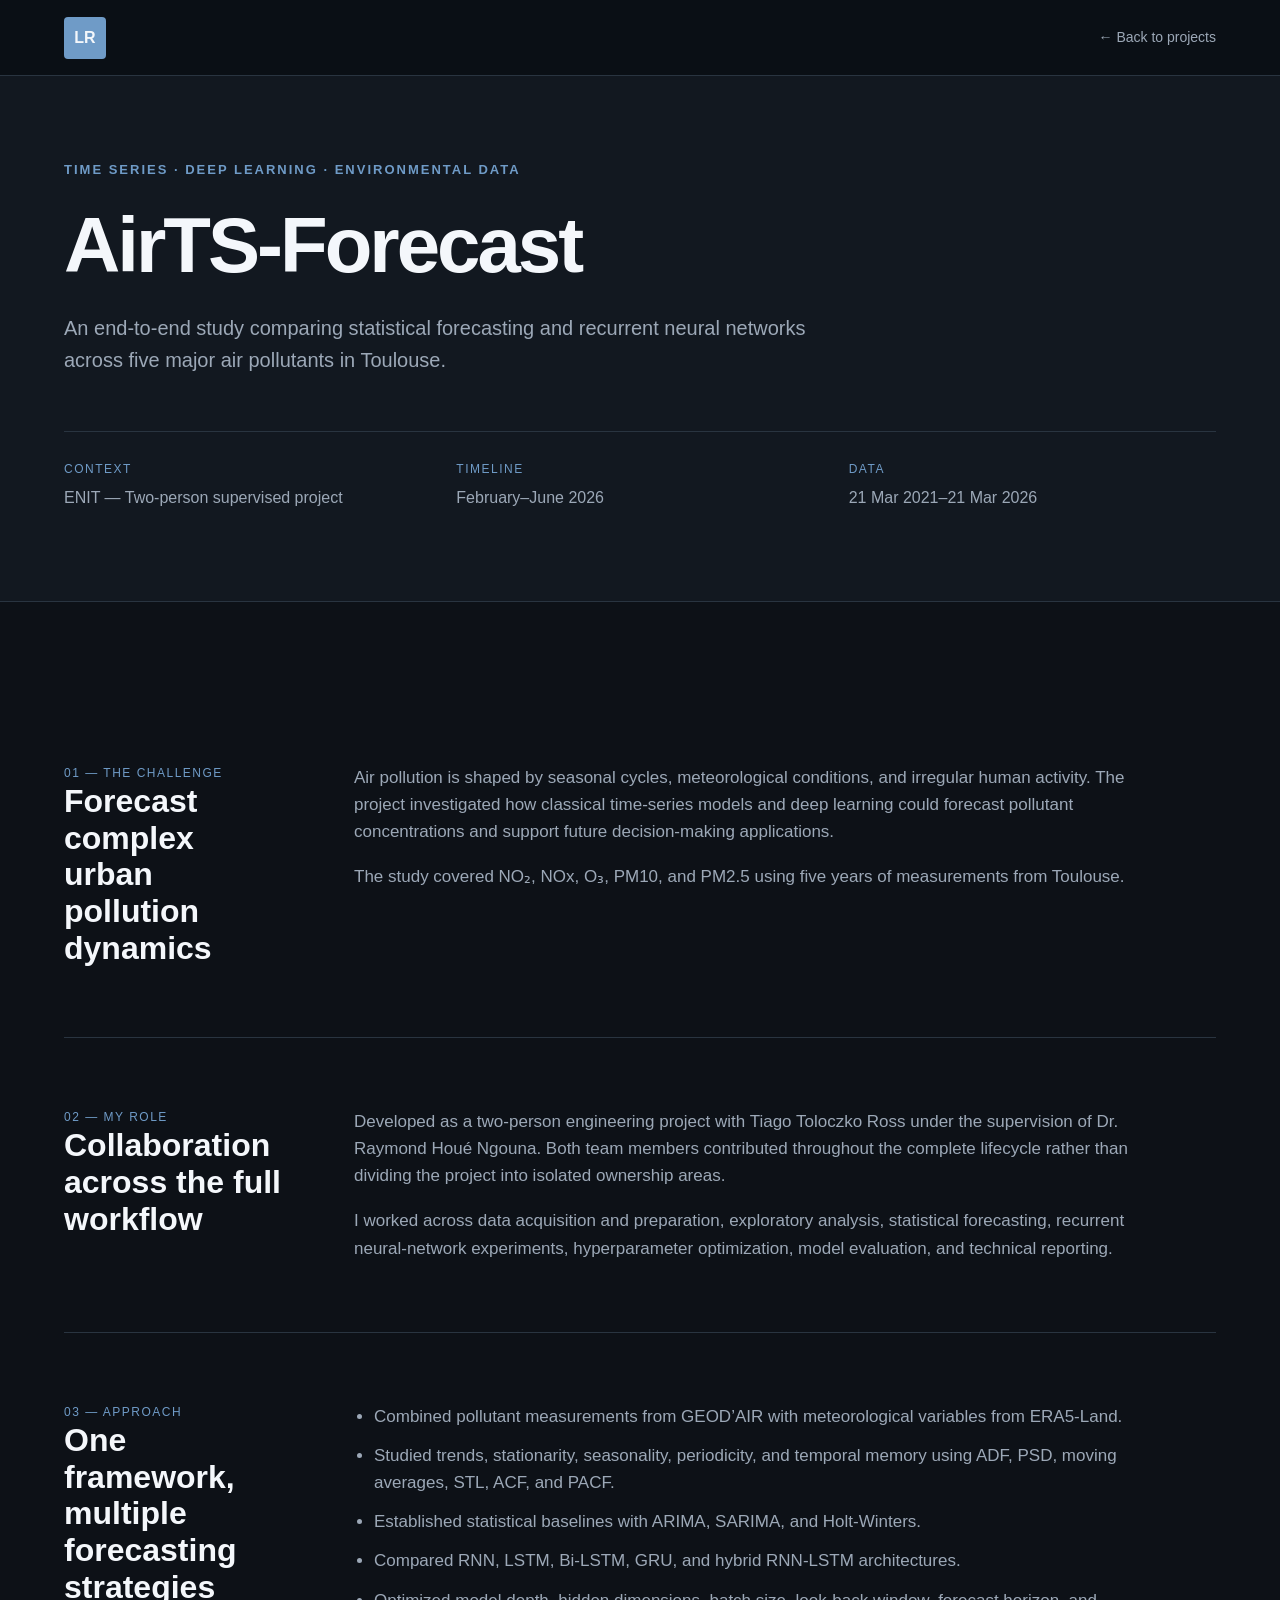
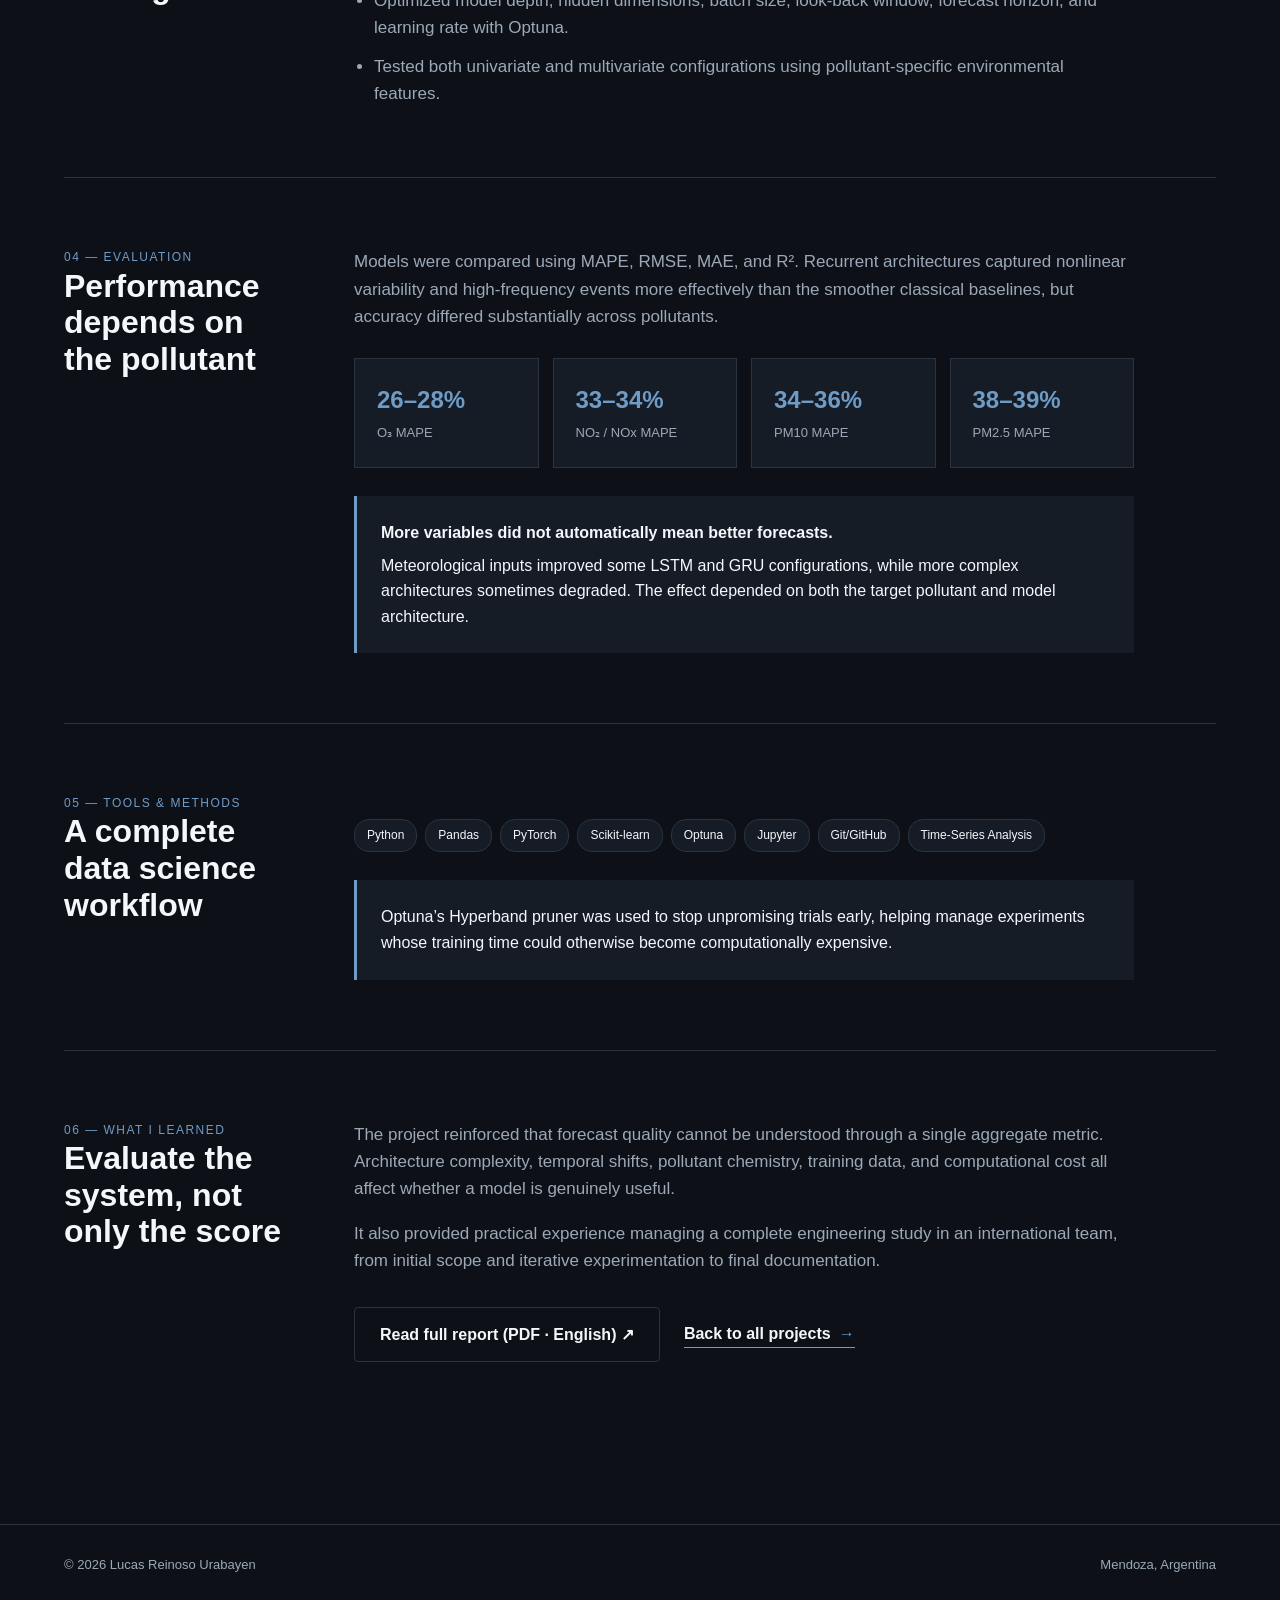
==== airts-forecast.html @ 16fb508f "Update portfolio projects" ====
<!DOCTYPE html>
<html lang="en">
<head>
    <meta charset="UTF-8">
    <meta name="viewport" content="width=device-width, initial-scale=1.0">
    <title>AirTS-Forecast Case Study | Lucas Reinoso Urabayen</title>
    <meta name="description" content="AirTS-Forecast case study: air pollution forecasting with time-series analysis and deep learning in Toulouse.">
    <link rel="stylesheet" href="style.css">
</head>
<body>
    <a class="skip-link" href="#main-content">Skip to main content</a>
    <header class="navbar">
        <div class="container nav-container">
            <a href="index.html#home" class="logo" aria-label="Go to homepage">LR</a>
            <a class="case-nav" href="index.html#projects">← Back to projects</a>
        </div>
    </header>

    <main id="main-content">
        <header class="case-hero">
            <div class="container">
                <p class="eyebrow">TIME SERIES · DEEP LEARNING · ENVIRONMENTAL DATA</p>
                <h1>AirTS-Forecast</h1>
                <p class="case-intro">An end-to-end study comparing statistical forecasting and recurrent neural networks across five major air pollutants in Toulouse.</p>
                <dl class="case-meta">
                    <div><dt>Context</dt><dd>ENIT — Two-person supervised project</dd></div>
                    <div><dt>Timeline</dt><dd>February–June 2026</dd></div>
                    <div><dt>Data</dt><dd>21 Mar 2021–21 Mar 2026</dd></div>
                </dl>
            </div>
        </header>

        <section class="section">
            <div class="container">
                <article class="case-layout">
                    <div><p class="case-kicker">01 — The challenge</p><h2>Forecast complex urban pollution dynamics</h2></div>
                    <div class="case-copy">
                        <p>Air pollution is shaped by seasonal cycles, meteorological conditions, and irregular human activity. The project investigated how classical time-series models and deep learning could forecast pollutant concentrations and support future decision-making applications.</p>
                        <p>The study covered NO₂, NOx, O₃, PM10, and PM2.5 using five years of measurements from Toulouse.</p>
                    </div>
                </article>

                <article class="case-layout">
                    <div><p class="case-kicker">02 — My role</p><h2>Collaboration across the full workflow</h2></div>
                    <div class="case-copy">
                        <p>Developed as a two-person engineering project with Tiago Toloczko Ross under the supervision of Dr. Raymond Houé Ngouna. Both team members contributed throughout the complete lifecycle rather than dividing the project into isolated ownership areas.</p>
                        <p>I worked across data acquisition and preparation, exploratory analysis, statistical forecasting, recurrent neural-network experiments, hyperparameter optimization, model evaluation, and technical reporting.</p>
                    </div>
                </article>

                <article class="case-layout">
                    <div><p class="case-kicker">03 — Approach</p><h2>One framework, multiple forecasting strategies</h2></div>
                    <div class="case-copy">
                        <ul>
                            <li>Combined pollutant measurements from GEOD’AIR with meteorological variables from ERA5-Land.</li>
                            <li>Studied trends, stationarity, seasonality, periodicity, and temporal memory using ADF, PSD, moving averages, STL, ACF, and PACF.</li>
                            <li>Established statistical baselines with ARIMA, SARIMA, and Holt-Winters.</li>
                            <li>Compared RNN, LSTM, Bi-LSTM, GRU, and hybrid RNN-LSTM architectures.</li>
                            <li>Optimized model depth, hidden dimensions, batch size, look-back window, forecast horizon, and learning rate with Optuna.</li>
                            <li>Tested both univariate and multivariate configurations using pollutant-specific environmental features.</li>
                        </ul>
                    </div>
                </article>

                <article class="case-layout">
                    <div><p class="case-kicker">04 — Evaluation</p><h2>Performance depends on the pollutant</h2></div>
                    <div class="case-copy">
                        <p>Models were compared using MAPE, RMSE, MAE, and R². Recurrent architectures captured nonlinear variability and high-frequency events more effectively than the smoother classical baselines, but accuracy differed substantially across pollutants.</p>
                        <div class="metric-grid">
                            <div class="metric"><strong>26–28%</strong><span>O₃ MAPE</span></div>
                            <div class="metric"><strong>33–34%</strong><span>NO₂ / NOx MAPE</span></div>
                            <div class="metric"><strong>34–36%</strong><span>PM10 MAPE</span></div>
                            <div class="metric"><strong>38–39%</strong><span>PM2.5 MAPE</span></div>
                        </div>
                        <div class="case-highlight">
                            <strong>More variables did not automatically mean better forecasts.</strong>
                            <p>Meteorological inputs improved some LSTM and GRU configurations, while more complex architectures sometimes degraded. The effect depended on both the target pollutant and model architecture.</p>
                        </div>
                    </div>
                </article>

                <article class="case-layout">
                    <div><p class="case-kicker">05 — Tools &amp; methods</p><h2>A complete data science workflow</h2></div>
                    <div class="case-copy">
                        <div class="project-tags"><span>Python</span><span>Pandas</span><span>PyTorch</span><span>Scikit-learn</span><span>Optuna</span><span>Jupyter</span><span>Git/GitHub</span><span>Time-Series Analysis</span></div>
                        <div class="case-highlight"><p>Optuna’s Hyperband pruner was used to stop unpromising trials early, helping manage experiments whose training time could otherwise become computationally expensive.</p></div>
                    </div>
                </article>

                <article class="case-layout">
                    <div><p class="case-kicker">06 — What I learned</p><h2>Evaluate the system, not only the score</h2></div>
                    <div class="case-copy">
                        <p>The project reinforced that forecast quality cannot be understood through a single aggregate metric. Architecture complexity, temporal shifts, pollutant chemistry, training data, and computational cost all affect whether a model is genuinely useful.</p>
                        <p>It also provided practical experience managing a complete engineering study in an international team, from initial scope and iterative experimentation to final documentation.</p>
                        <div class="case-actions">
                            <a class="btn secondary" href="Lucas-Reinoso-AirTS-Forecast-Report.pdf" target="_blank" rel="noopener noreferrer">Read full report (PDF · English) <span aria-hidden="true">↗</span></a>
                            <a class="project-link case-footer-link" href="index.html#projects">Back to all projects <span aria-hidden="true">→</span></a>
                        </div>
                    </div>
                </article>
            </div>
        </section>
    </main>

    <footer><div class="container footer-content"><p>© <span id="year"></span> Lucas Reinoso Urabayen</p><p>Mendoza, Argentina</p></div></footer>
    <script src="script.js"></script>
</body>
</html>
---- style.css ----
/* =========================
   VARIABLES
========================= */

:root {
    --background: #0d1117;
    --background-light: #121820;
    --card: #151c25;

    --text: #f4f7fb;
    --text-secondary: #9ca8b7;

    --accent: #6f9bc7;
    --border: #293440;

    --max-width: 1180px;
}


/* =========================
   RESET
========================= */

* {
    margin: 0;
    padding: 0;
    box-sizing: border-box;
}


html {
    scroll-behavior: smooth;
}


section[id] {
    scroll-margin-top: 74px;
}


body {
    font-family:
        Inter,
        Arial,
        Helvetica,
        sans-serif;

    background: var(--background);
    color: var(--text);

    line-height: 1.6;
}


.skip-link {
    position: fixed;
    top: 12px;
    left: 12px;
    z-index: 2000;
    padding: 10px 14px;
    background: var(--text);
    color: var(--background);
    transform: translateY(-150%);
}


.skip-link:focus {
    transform: translateY(0);
}


.sr-only {
    position: absolute;
    width: 1px;
    height: 1px;
    padding: 0;
    margin: -1px;
    overflow: hidden;
    clip: rect(0, 0, 0, 0);
    white-space: nowrap;
    border: 0;
}


a {
    color: inherit;
    text-decoration: none;
}


a:focus-visible,
button:focus-visible {
    outline: 2px solid var(--accent);
    outline-offset: 4px;
}


.container {
    width: 90%;
    max-width: var(--max-width);

    margin: 0 auto;
}



/* =========================
   NAVBAR
========================= */

.navbar {
    position: fixed;

    top: 0;
    left: 0;

    width: 100%;

    background: rgba(11, 15, 20, 0.9);

    border-bottom: 1px solid var(--border);

    backdrop-filter: blur(15px);

    z-index: 1000;
}


.nav-container {
    height: 75px;

    display: flex;
    align-items: center;
    justify-content: space-between;
}


.logo {
    display: flex;

    align-items: center;
    justify-content: center;

    width: 42px;
    height: 42px;

    border-radius: 4px;

    background: var(--accent);

    font-weight: 700;
}


.menu-toggle {
    display: none;
    width: 42px;
    height: 42px;
    padding: 10px;
    border: 1px solid var(--border);
    background: transparent;
    color: var(--text);
    cursor: pointer;
}


.menu-toggle span[aria-hidden="true"] {
    display: block;
    height: 1px;
    margin: 6px 0;
    background: currentColor;
}


nav {
    display: flex;
    gap: 30px;
}


nav a {
    color: var(--text-secondary);

    font-size: 14px;

    transition: 0.3s;
}


nav a:hover {
    color: var(--text);
}



/* =========================
   HERO
========================= */

.hero {
    min-height: 100vh;

    display: flex;
    align-items: center;

    padding-top: 100px;
}


.hero-content {
    max-width: 900px;
}


.eyebrow {
    color: var(--accent);

    font-size: 13px;
    font-weight: 600;

    letter-spacing: 2px;

    margin-bottom: 25px;
}


.hero h1 {
    font-size: clamp(48px, 7vw, 86px);

    line-height: 0.95;

    letter-spacing: -3px;

    margin-bottom: 25px;
}


.hero h1 span {
    display: block;

    color: var(--text-secondary);
}


.hero h2 {
    font-size: 25px;

    font-weight: 400;

    margin-bottom: 20px;
}


.hero-description {
    max-width: 720px;

    color: var(--text-secondary);

    font-size: 18px;

    margin-bottom: 35px;
}


.hero-buttons {
    display: flex;
    gap: 15px;

    margin-bottom: 40px;
}


.btn {
    display: inline-block;

    padding: 14px 25px;

    border-radius: 4px;

    font-weight: 600;

    transition: 0.3s;
}


.primary {
    background: var(--accent);
}


.primary:hover {
    background: #82a9cf;
}


.secondary {
    border: 1px solid var(--border);
}


.secondary:hover {
    background: var(--background-light);
}


.hero-tags {
    display: flex;
    flex-wrap: wrap;

    gap: 10px;
}


.hero-tags span {
    padding: 7px 13px;

    border: 1px solid var(--border);

    border-radius: 20px;

    color: var(--text-secondary);

    font-size: 13px;
}



/* =========================
   SECTIONS
========================= */

.section {
    padding: 92px 0;
}


.section-label {
    color: var(--accent);

    letter-spacing: 2px;

    font-size: 12px;

    margin-bottom: 35px;
}


.section-title {
    font-size: 40px;

    margin-bottom: 48px;

    letter-spacing: -1px;
}



/* =========================
   ABOUT
========================= */

.about-grid {
    display: grid;

    grid-template-columns: 1fr 1fr;

    gap: 80px;
}


.about-grid h2 {
    font-size: 40px;

    line-height: 1.1;
}


.about-text p {
    color: var(--text-secondary);

    margin-bottom: 20px;

    font-size: 17px;
}



/* =========================
   PROJECTS
========================= */

.projects-section {
    background: var(--background-light);
}


.project-card {
    display: grid;

    grid-template-columns: 100px 1fr;

    gap: 30px;

    padding: 50px 0;

    border-top: 1px solid var(--border);
}


.project-number {
    color: var(--text-secondary);

    font-size: 14px;
}


.project-type {
    color: var(--accent);

    font-size: 12px;

    letter-spacing: 1px;

    margin-bottom: 10px;
}


.project-content h3 {
    font-size: 30px;

    margin-bottom: 20px;
}


.project-content > p {
    max-width: 780px;

    color: var(--text-secondary);

    margin-bottom: 15px;
}


.project-tags {
    display: flex;
    flex-wrap: wrap;

    gap: 8px;

    margin-top: 25px;
}


.project-tags span {
    background: var(--card);

    border: 1px solid var(--border);

    padding: 6px 12px;

    border-radius: 15px;

    font-size: 12px;
}

.project-link {
    display: inline-flex;
    align-items: center;
    gap: 8px;
    margin-top: 28px;
    color: var(--text);
    font-weight: 600;
    border-bottom: 1px solid var(--accent);
}

.project-link span {
    color: var(--accent);
    transition: transform 0.3s;
}

.project-link:hover span {
    transform: translateX(4px);
}

/* =========================
   PROJECT CASE STUDIES
========================= */

.case-nav { color: var(--text-secondary); font-size: 14px; }

.case-hero {
    padding: 160px 0 90px;
    background: var(--background-light);
    border-bottom: 1px solid var(--border);
}

.case-hero h1 {
    max-width: 960px;
    font-size: clamp(44px, 7vw, 78px);
    line-height: 1;
    letter-spacing: -3px;
    margin-bottom: 28px;
}

.case-intro { max-width: 800px; color: var(--text-secondary); font-size: 20px; }

.case-meta {
    display: grid;
    grid-template-columns: repeat(3, 1fr);
    gap: 25px;
    margin-top: 55px;
    padding-top: 28px;
    border-top: 1px solid var(--border);
}

.case-meta dt, .case-kicker {
    color: var(--accent);
    font-size: 12px;
    letter-spacing: 1.5px;
    text-transform: uppercase;
}

.case-meta dd { margin-top: 6px; color: var(--text-secondary); }

.case-layout {
    display: grid;
    grid-template-columns: 220px 1fr;
    gap: 70px;
    padding: 70px 0;
    border-top: 1px solid var(--border);
}

.case-layout:first-child { border-top: 0; }
.case-layout h2 { font-size: 32px; line-height: 1.15; }
.case-copy { max-width: 780px; }
.case-copy > p, .case-copy li { color: var(--text-secondary); font-size: 17px; }
.case-copy > p + p { margin-top: 18px; }
.case-copy ul { padding-left: 20px; }
.case-copy li + li { margin-top: 12px; }

.case-highlight {
    margin-top: 28px;
    padding: 24px;
    background: var(--card);
    border-left: 3px solid var(--accent);
}

.case-highlight strong { display: block; margin-bottom: 7px; }

.metric-grid {
    display: grid;
    grid-template-columns: repeat(4, 1fr);
    gap: 14px;
    margin-top: 28px;
}

.metric { padding: 22px; background: var(--card); border: 1px solid var(--border); }
.metric strong { display: block; color: var(--accent); font-size: 24px; }
.metric span { color: var(--text-secondary); font-size: 13px; }
.stack-group + .stack-group { margin-top: 22px; }
.stack-group h3 { margin-bottom: 10px; font-size: 16px; }
.case-footer-link { margin-top: 20px; }

.case-actions {
    display: flex;
    flex-wrap: wrap;
    align-items: center;
    gap: 24px;
    margin-top: 32px;
}

.case-actions .case-footer-link { margin-top: 0; }



/* =========================
   SKILLS
========================= */

.skills-grid {
    display: grid;

    grid-template-columns: repeat(3, 1fr);

    gap: 20px;
}


.skill-card {
    background: var(--card);

    border: 1px solid var(--border);

    padding: 30px;

    border-radius: 5px;

    min-height: 210px;

    transition: 0.3s;
}


.skill-card:hover {
    border-color: var(--accent);
}


.skill-number {
    color: var(--accent);

    font-size: 12px;
}


.skill-card h3 {
    font-size: 20px;

    margin: 20px 0 12px;
}


.skill-card p {
    color: var(--text-secondary);

    font-size: 14px;
}



/* =========================
   EDUCATION
========================= */

.education-section {
    background: var(--background-light);
}


.education-item {
    display: grid;

    grid-template-columns: 220px 1fr;

    gap: 40px;

    padding: 40px 0;

    border-top: 1px solid var(--border);
}


.education-year {
    color: var(--text-secondary);
}


.education-country {
    color: var(--accent);

    font-size: 12px;

    margin-bottom: 8px;
}


.education-item h3 {
    font-size: 25px;

    margin-bottom: 5px;
}


.education-item span {
    display: block;

    color: var(--text-secondary);

    margin-top: 10px;
}



/* =========================
   CERTIFICATIONS
========================= */

.certifications {
    border-top: 1px solid var(--border);
}


.certification {
    display: flex;

    justify-content: space-between;

    align-items: center;

    padding: 30px 0;

    border-bottom: 1px solid var(--border);
}


.certification span {
    color: var(--accent);

    font-size: 12px;
}


.certification h3 {
    font-size: 18px;

    font-weight: 400;
}



/* =========================
   CONTACT
========================= */

.contact-section {
    padding: 96px 0;
    background: var(--background-light);
    border-top: 1px solid var(--border);
}


.contact-section .section-label {
    color: var(--accent);
}


.contact-section h2 {
    font-size: clamp(40px, 6vw, 64px);

    letter-spacing: -2px;

    margin-bottom: 25px;
}


.contact-section p {
    max-width: 650px;

    font-size: 18px;

    margin-bottom: 40px;
}


.contact-links {
    display: flex;

    flex-wrap: wrap;

    gap: 25px;
}


.contact-links a {
    border-bottom: 1px solid var(--accent);

    padding-bottom: 3px;
}



/* =========================
   FOOTER
========================= */

footer {
    padding: 30px 0;

    border-top: 1px solid var(--border);
}


.footer-content {
    display: flex;

    justify-content: space-between;

    color: var(--text-secondary);

    font-size: 13px;
}



/* =========================
   RESPONSIVE
========================= */

@media (max-width: 850px) {

    .menu-toggle {
        display: block;
    }


    nav {
        position: absolute;
        top: 75px;
        left: 0;
        width: 100%;
        display: none;
        flex-direction: column;
        gap: 0;
        padding: 8px 5%;
        background: var(--background);
        border-bottom: 1px solid var(--border);
    }


    nav.is-open {
        display: flex;
    }


    nav a {
        padding: 13px 0;
    }


    .hero h1 {
        letter-spacing: -2px;
    }


    .about-grid {
        grid-template-columns: 1fr;

        gap: 35px;
    }


    .skills-grid {
        grid-template-columns: 1fr 1fr;
    }


    .education-item {
        grid-template-columns: 1fr;

        gap: 10px;
    }

    .case-layout {
        grid-template-columns: 1fr;
        gap: 25px;
    }

    .metric-grid {
        grid-template-columns: 1fr 1fr;
    }


}


@media (max-width: 600px) {

    .section {
        padding: 80px 0;
    }


    .skills-grid {
        grid-template-columns: 1fr;
    }


    .project-card {
        grid-template-columns: 1fr;
    }


    .hero-buttons {
        flex-direction: column;
    }


    .btn {
        text-align: center;
    }


    .certification {
        flex-direction: column;

        align-items: flex-start;

        gap: 10px;
    }


    .footer-content {
        flex-direction: column;

        gap: 5px;
    }

    .case-meta,
    .metric-grid {
        grid-template-columns: 1fr;
    }

    .case-hero h1 {
        letter-spacing: -2px;
    }

}


@media (prefers-reduced-motion: reduce) {
    html {
        scroll-behavior: auto;
    }

    *,
    *::before,
    *::after {
        transition-duration: 0.01ms !important;
    }
}
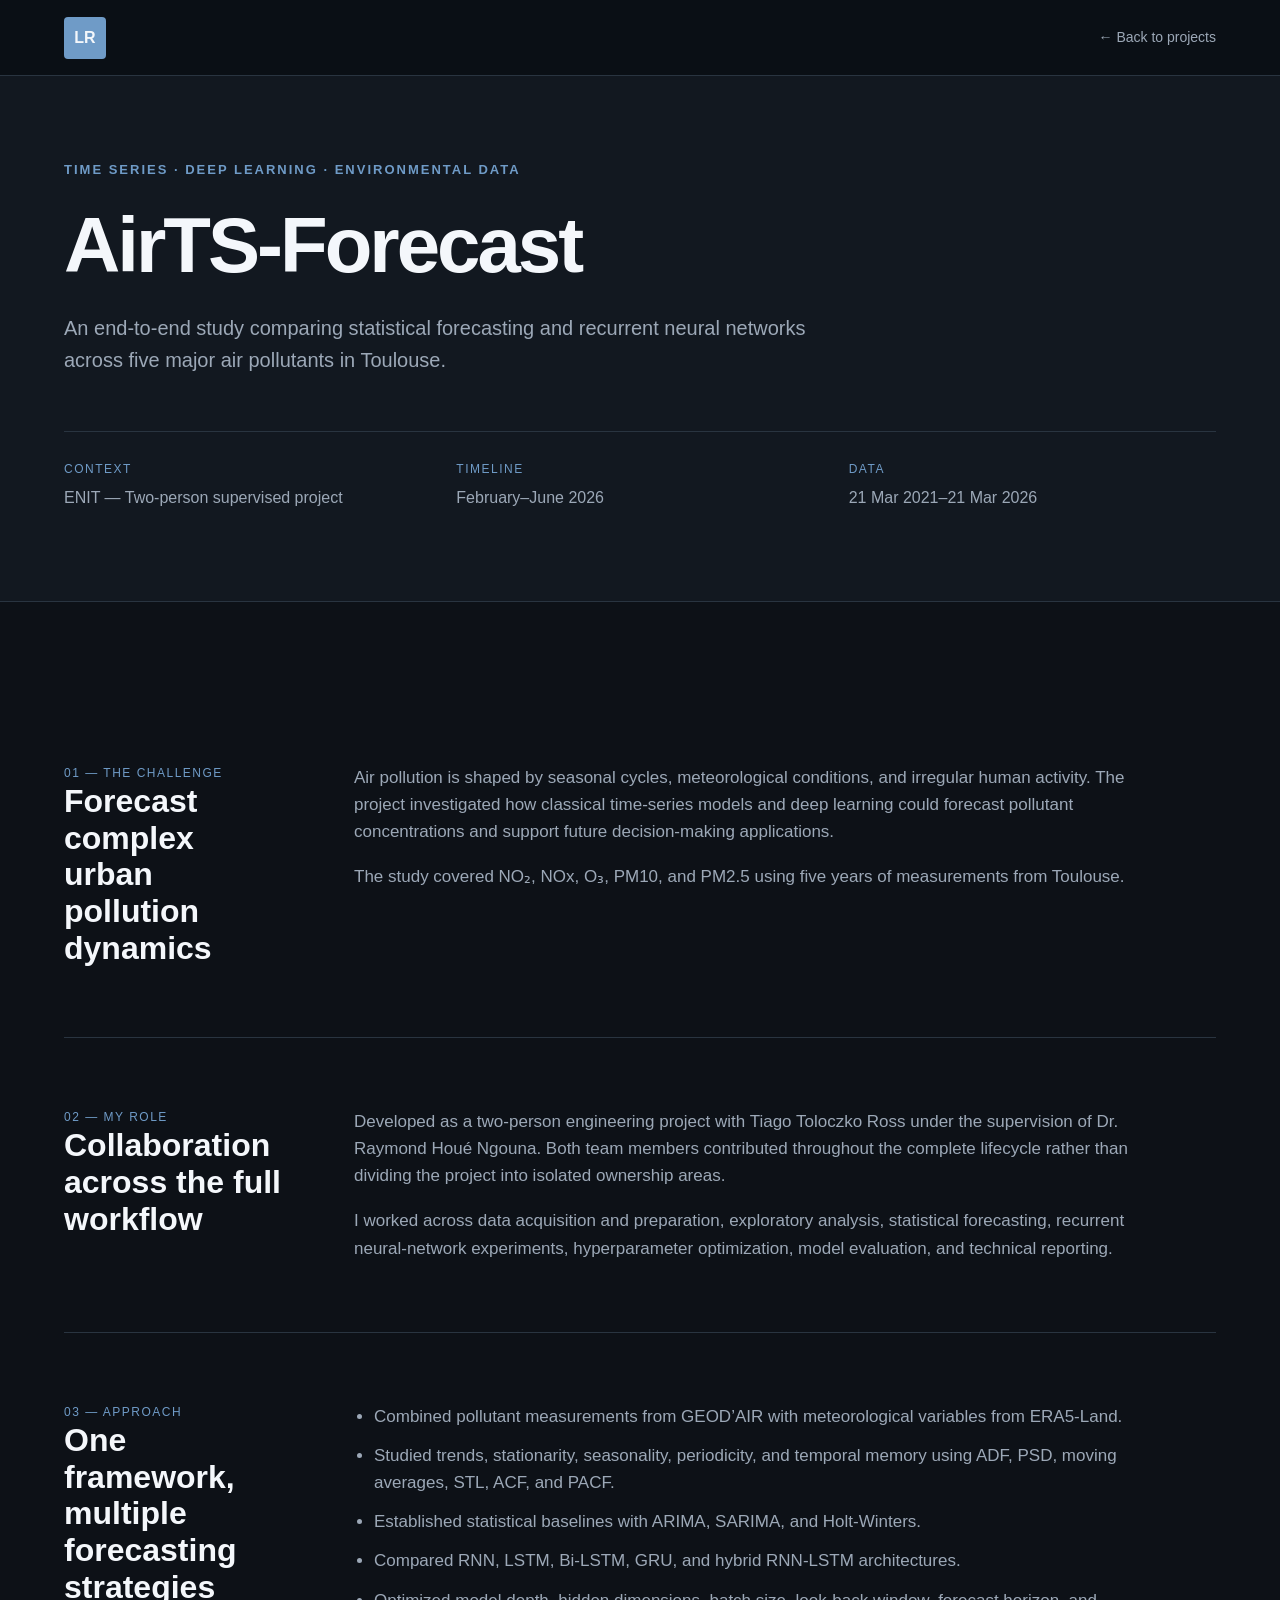
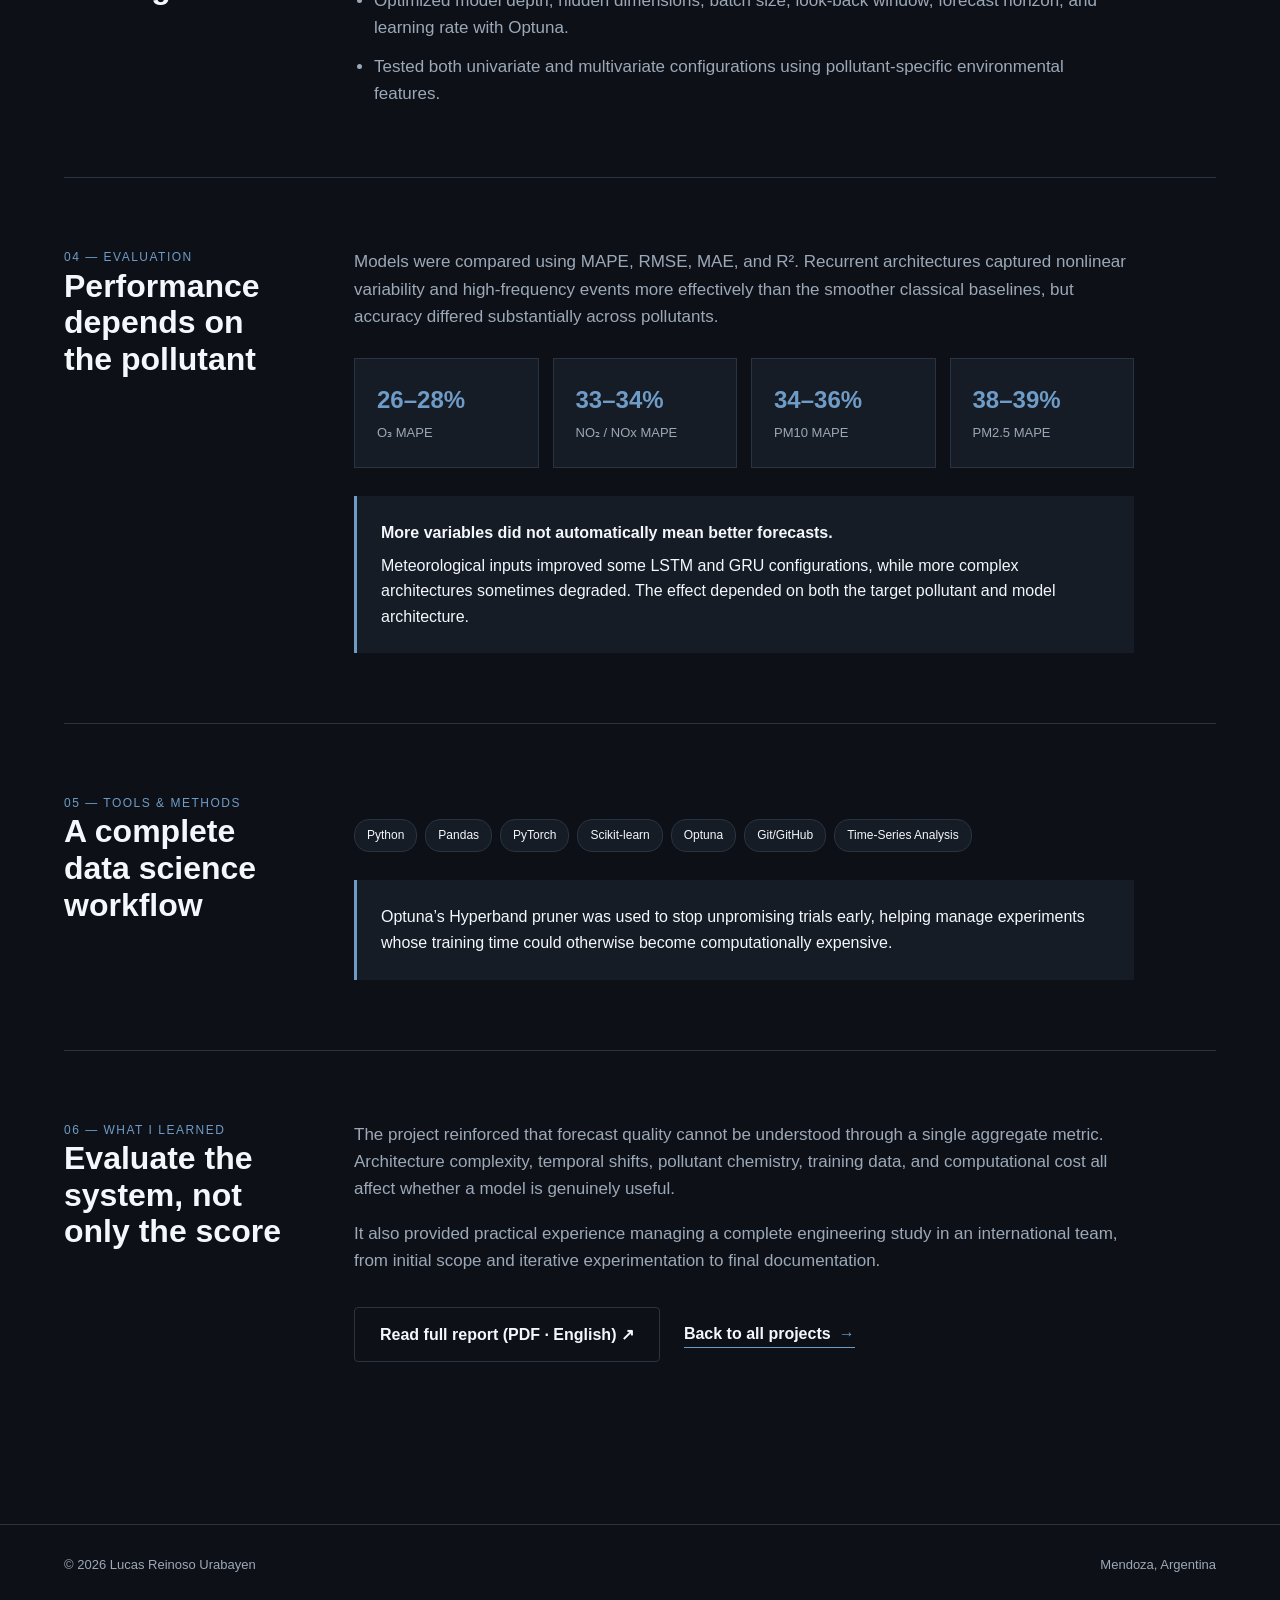
==== commit ce9439a4: "Remove Jupyter from portfolio skills" ====
--- a/airts-forecast.html
+++ b/airts-forecast.html
@@ -82,7 +82,7 @@
                 <article class="case-layout">
                     <div><p class="case-kicker">05 — Tools &amp; methods</p><h2>A complete data science workflow</h2></div>
                     <div class="case-copy">
-                        <div class="project-tags"><span>Python</span><span>Pandas</span><span>PyTorch</span><span>Scikit-learn</span><span>Optuna</span><span>Jupyter</span><span>Git/GitHub</span><span>Time-Series Analysis</span></div>
+                        <div class="project-tags"><span>Python</span><span>Pandas</span><span>PyTorch</span><span>Scikit-learn</span><span>Optuna</span><span>Git/GitHub</span><span>Time-Series Analysis</span></div>
                         <div class="case-highlight"><p>Optuna’s Hyperband pruner was used to stop unpromising trials early, helping manage experiments whose training time could otherwise become computationally expensive.</p></div>
                     </div>
                 </article>
